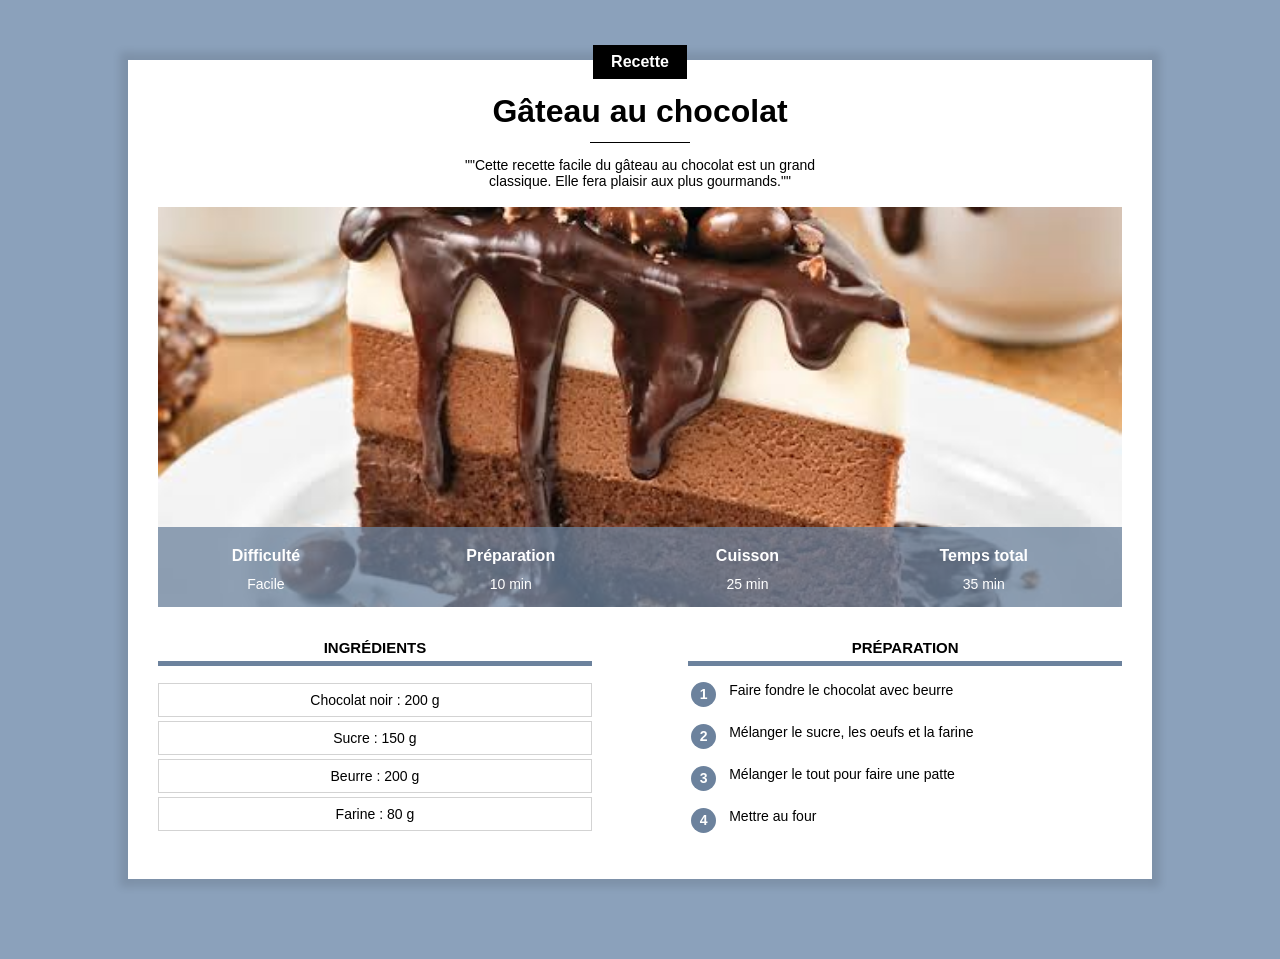
==== recette.html @ fb28f717 "Add files via upload" ====
<!DOCTYPE html>
<html lang="fr">
    <head>
        <title> Gâteau au chocolat </title>
        <meta charset="UTF-8">
        <link rel="stylesheet" href="recette.css"/>
    </head>
    <body>
        <div class="contenu">
    
            <div class="centrer categorie">
                <p class="categorie">Recette</p>
            </div>
            <h1>Gâteau au chocolat </h1> 
            <div class="separateur"></div>    
            <div class="centrer">
                <p class="description"> ""Cette recette facile du gâteau au chocolat est un grand classique. Elle fera plaisir aux plus gourmands.""</p>
            </div>

            <div class="info">
                <img class="centrer info" src="gateau.jpg">

                <table class="info" > 
                    <tr>
                        <th>Difficulté</th>
                        <th>Préparation</th>
                        <th>Cuisson</th>
                        <th>Temps total</th>
                    </tr>
                    <tr>
                        <td>Facile</td>
                        <td>10 min</td>
                        <td>25 min</td>
                        <td>35 min</td>
                    </tr>
                </table>
            </div>
            
            <div>
                <div class="colonne colonne1">
                    <h2> Ingrédients</h2>
                        <div class="forme">
                            <p>Chocolat noir : 200 g</p>
                            <p>Sucre : 150 g</p>
                            <p>Beurre : 200 g</p>
                            <p>Farine : 80 g</p>
                        </div>
                </div>
                
                <div class="colonne colonne2">
                    <h2> Préparation </h2>
                    <table class="preparation">
                        <tr>
                            <td><p class="numero">1</p></td>
                            <td class="preparation_etape">Faire fondre le chocolat avec beurre </td>
                        </tr>
                        <tr>
                            <td><p class="numero">2</p></td>
                            <td class="preparation_etape">Mélanger le sucre, les oeufs et la farine</td>
                        </tr>
                        <tr>
                            <td><p class="numero">3</p></td>
                            <td class="preparation_etape">Mélanger le tout pour faire une patte</td>
                        </tr>
                        <tr>
                            <td><p class="numero">4</p></td>
                            <td class="preparation_etape">Mettre au four</td>
                        </tr>
                    </table>
                </div>
            </div>
        </div>
    </body>
</html>




























<!-- <pre>
                Voici mon
            beau poeme pour toi

                c'est comme ça
        </pre> -->
---- recette.css ----
*{
    overflow: auto;
}

body{
    background-color: #8BA1BB;
    font-family: Arial;
    margin: 0;
}
           
div.contenu{
    background-color: white;
    margin : 60px 10% 80px 10%;
    padding : 0px 30px 30px 30px;
    min-width: 350px;
    box-shadow: 0px 0px 8px 8px rgba(0, 0, 0, 0.1);
    overflow: visible;
}

h1{
    text-align: center;
    margin-bottom: 12px;
    margin-top: 10px;
}
p.description{
    text-align: center;
    max-width: 400px ;
    display: inline-block;
    font-size: 14px;
}
/*Le div permet d'appliquer le centre sur toute la ligne*/
.centrer{
    text-align: center; 
    width: 100%; 
}

p.categorie{
    background-color: black; 
    color: white;
    display: inline-block;
    margin-top: -15px;
    padding: 8px 18px;
    margin-bottom:0px;
    font-weight: bold;
    font-size: 16px;
}

div.categorie{
    margin-bottom: 0px;
    margin-top: 0px;
    overflow: visible;
}
            
div.separateur{
    height: 1px;
    width: 100px;
    background-color: black;
    margin: 0 auto;
}

div.info{
    position: relative;
}

table.info{
    position: absolute; bottom: 0; width : 100%; 
    color: white; background-color: #6c829DC0; height: 80px;
}

table.info td{
text-align: center;
font-size: 14px;
vertical-align: top;
}

table.info th{
    font-size: 16px;
    vertical-align: bottom;
    padding-bottom: 8px;
}

img.info{
    display: block;
    max-height: 400px;
    object-fit: cover;
    min-height:200px ;
    background-color: lightgrey;
}

div.colonne{
    width: 45%;
    margin-top: 20px;
}

div.colonne h2{
    text-align: center;
    text-transform: uppercase;
    font-size: 15px;
    border-bottom :5px solid #6c829D ;
    padding-bottom: 5px;
}

div.colonne1{
    display: inline-block;
    margin-right: 10%;
    
}

div.colonne2{
    float: right;
}

div.forme p{
    text-align: center;
    font-size: 14px;
    border: 1px solid lightgray;
    padding: 8px 0px;
    margin-top: 4px;
    margin-bottom: 0;
}

table.preparation p.numero{
    background-color: #6c829D;
    color: white;
    width: 25px;
    height: 25px;
    text-align: center;
    font-size: 14px;
    font-weight: bold;
    padding-top: 4px;
    box-sizing: border-box;
    border-radius: 50%;
    margin: 0;
}

table.preparation td{
    vertical-align: top;
}

table.preparation td.preparation_etape{
    font-size: 14px;
    padding-left: 10px;
    padding-bottom: 10px;
}

table.preparation tr{
    height:40px ;
}
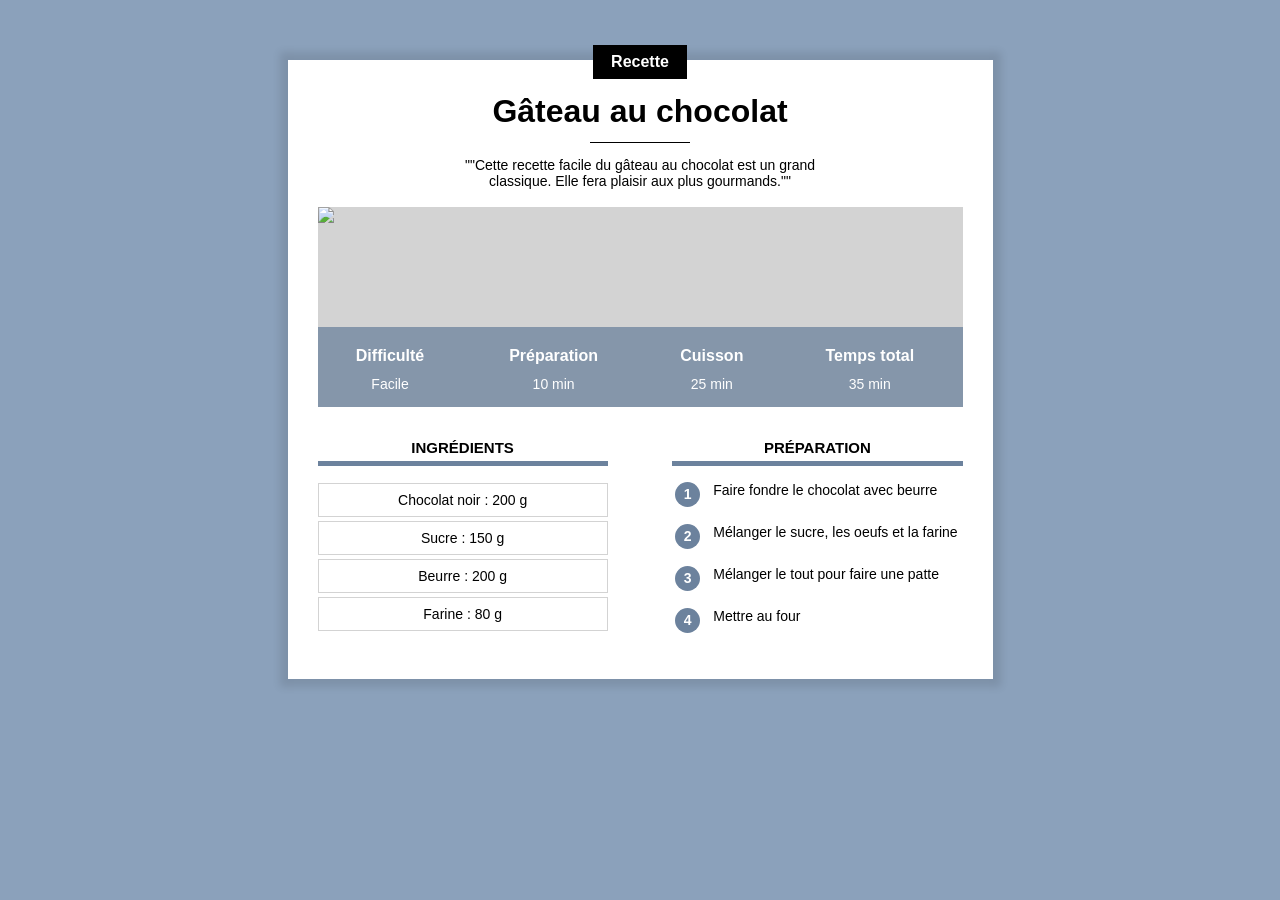
==== commit 561eb315: "Add files via upload" ====
--- a/recette.html
+++ b/recette.html
@@ -3,6 +3,7 @@
     <head>
         <title> Gâteau au chocolat </title>
         <meta charset="UTF-8">
+        <meta name="viewport" content="width=device-width, initial-scale=1.0">
         <link rel="stylesheet" href="recette.css"/>
     </head>
     <body>
@@ -18,8 +19,7 @@
             </div>
 
             <div class="info">
-                <img class="centrer info" src="gateau.jpg">
-
+                <img class="centrer info" src="gateaux.jpg">
                 <table class="info" > 
                     <tr>
                         <th>Difficulté</th>
--- a/recette.css
+++ b/recette.css
@@ -10,9 +10,8 @@
            
 div.contenu{
     background-color: white;
-    margin : 60px 10% 80px 10%;
-    padding : 0px 30px 30px 30px;
-    min-width: 350px;
+    margin : 40px 8px 40px 8px;
+    padding : 0px 8px 20px 8px;
     box-shadow: 0px 0px 8px 8px rgba(0, 0, 0, 0.1);
     overflow: visible;
 }
@@ -64,17 +63,17 @@
 
 table.info{
     position: absolute; bottom: 0; width : 100%; 
-    color: white; background-color: #6c829DC0; height: 80px;
+    color: white; background-color: #6c829DC0; height: 50px;
 }
 
 table.info td{
 text-align: center;
-font-size: 14px;
+font-size: 12px;
 vertical-align: top;
 }
 
 table.info th{
-    font-size: 16px;
+    font-size: 14px;
     vertical-align: bottom;
     padding-bottom: 8px;
 }
@@ -88,7 +87,7 @@
 }
 
 div.colonne{
-    width: 45%;
+    width: 100%;
     margin-top: 20px;
 }
 
@@ -102,12 +101,6 @@
 
 div.colonne1{
     display: inline-block;
-    margin-right: 10%;
-    
-}
-
-div.colonne2{
-    float: right;
 }
 
 div.forme p{
@@ -147,3 +140,43 @@
     height:40px ;
 }
 
+/* Style pour ordinateur*/
+@media only screen and (min-width: 768px){
+    div.contenu {
+        margin : 60px 10% 80px 10%;
+        padding : 0px 30px 30px 30px;
+        min-width: 350px;
+    }
+
+    table.info{
+        height: 80px;
+    }
+
+    table.info td{
+        font-size: 14px;
+    }
+
+    table.info th{
+        font-size: 16px;
+    }
+    div.colonne{
+        width: 45%;
+    }
+
+    div.colonne1{
+        margin-right: 10%; 
+    }
+
+    div.colonne2{
+        float: right;
+    }
+}
+
+@media only screen and (min-width: 900px){
+    div.contenu {
+        margin-left: auto; 
+        margin-right: auto;
+        width: 645px;
+    }
+
+}
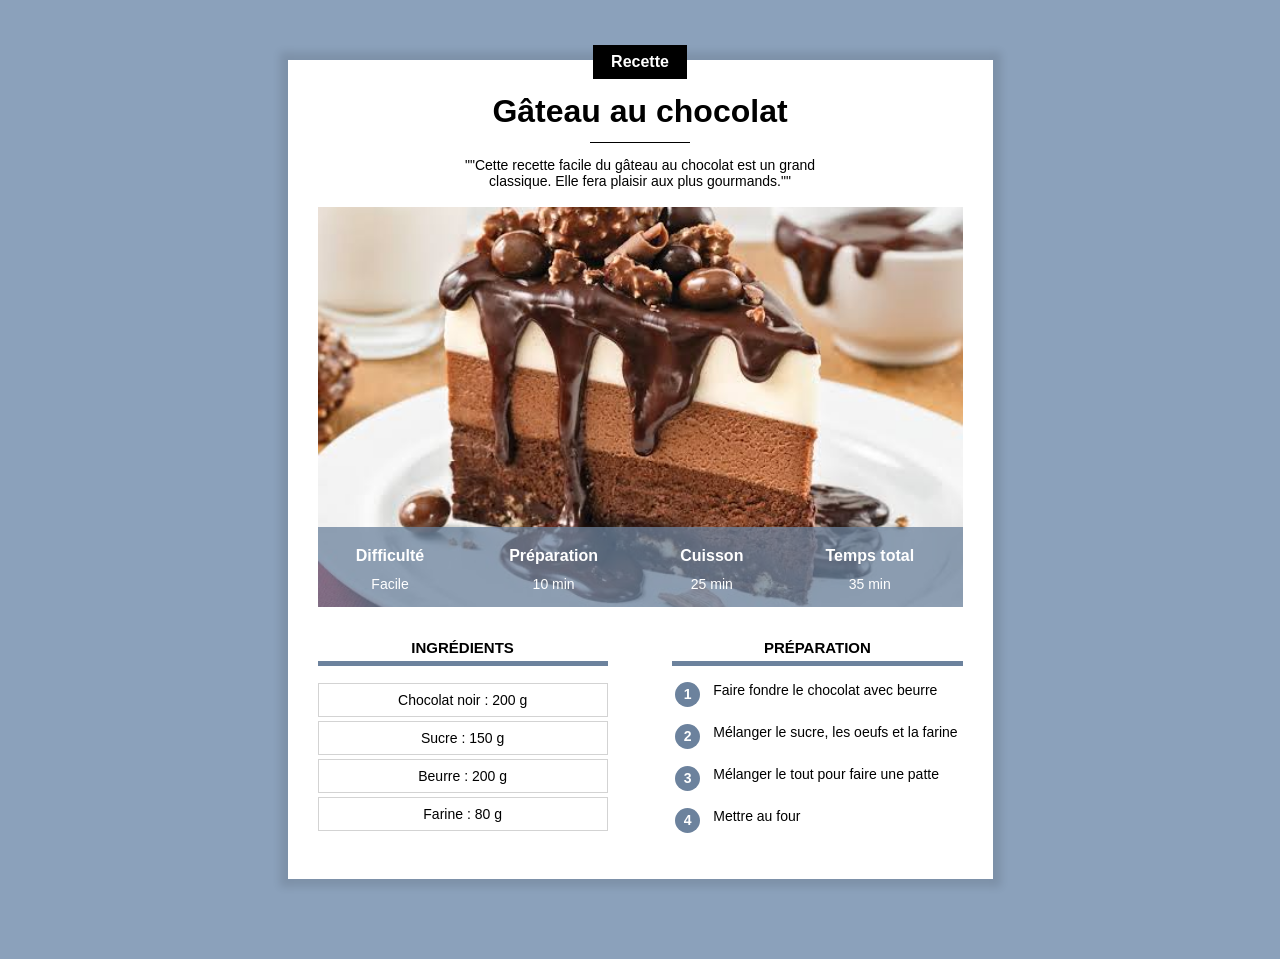
==== commit 39036b0e: "Add files via upload" ====
--- a/recette.html
+++ b/recette.html
@@ -19,7 +19,7 @@
             </div>
 
             <div class="info">
-                <img class="centrer info" src="gateaux.jpg">
+                <img class="centrer info" src="gateau.jpg">
                 <table class="info" > 
                     <tr>
                         <th>Difficulté</th>
